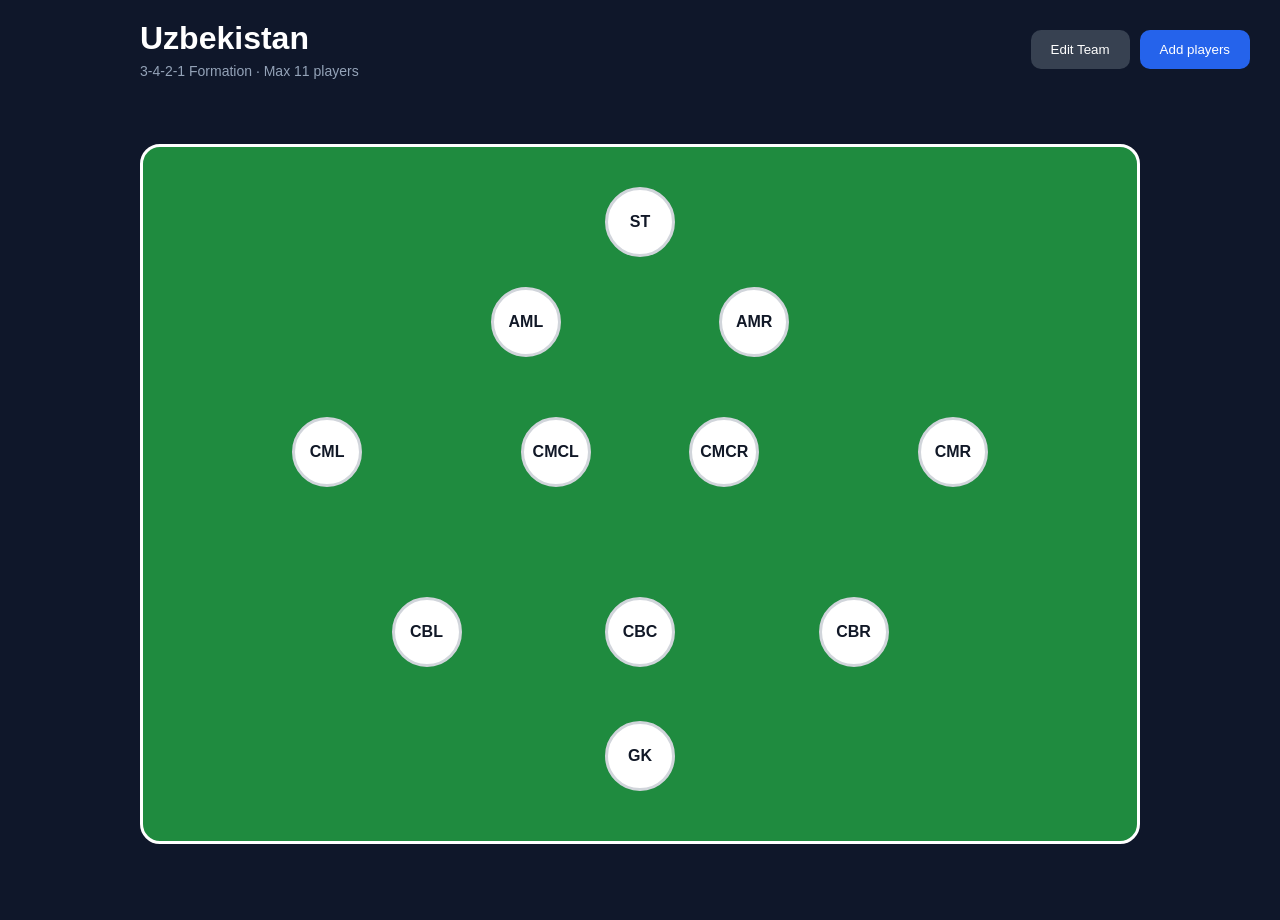
==== JavascriptFootball/index.html @ b470bd6f "first commit" ====
<!DOCTYPE html>
<html lang="en">

<head>
    <meta charset="UTF-8">
    <meta name="viewport" content="width=device-width, initial-scale=1.0">
    <title>Document</title>
    <link rel="stylesheet" href="./style.css">
</head>

<body>
    <div class="header">
        <div>
            <h1 class="team-title">Uzbekistan</h1>
            <p>3-4-2-1 Formation · Max 11 players</p>
        </div>

        <div class="action">
            <button class="edit-team">Edit Team</button>
            <button class="premier">Add players</button>
        </div>
    </div>

    <div class="players-icon">

        <div class="player-border st">
            <div class="player">ST</div>
            <p></p>
        </div>

        <div class="player-border aml">
            <div class="player">AML</div>
            <p></p>
        </div>

        <div class="player-border amr">
            <div class="player">AMR</div>
            <p></p>
        </div>

        <div class="player-border cml">
            <div class="player">CML</div>
            <p></p>
        </div>

        <div class="player-border cmcl">
            <div class="player">CMCL</div>
            <p></p>
        </div>

        <div class="player-border cmcr">
            <div class="player">CMCR</div>
            <p></p>
        </div>

        <div class="player-border cmr">
            <div class="player">CMR</div>
            <p></p>
        </div>

        <div class="player-border cbl">
            <div class="player">CBL</div>
            <p></p>
        </div>

        <div class="player-border cbc">
            <div class="player">CBC</div>
            <p></p>
        </div>

        <div class="player-border cbr">
            <div class="player">CBR</div>
            <p></p>
        </div>

        <div class="player-border gk">
            <div class="player">GK</div>
            <p></p>
        </div>

    </div>

    <div class="modal hidden">
        <div class="modal-content">
            <h2>Edit Team</h2>

            <label for="teamName">Team name</label>
            <input type="text" id="teamName">

            <div class="modal-buttons">
                <button id="cancel-btn">Cancel</button>
                <button id="saveBtn">Save</button>
            </div>
        </div>
    </div>


    <div class="player-modal hidden">
        <div class="modal-content">
            <h1 id="playerModalTitle">Add Player</h1>

            <input type="text" id="player-name" placeholder="Player Name">
            <input type="number" id="player-num" placeholder="Player Number">

            <select id="player-position">
                <option value="st">ST</option>
                <option value="aml">AML</option>
                <option value="amr">AMR</option>
                <option value="cml">CML</option>
                <option value="cmcl">CMCL</option>
                <option value="cmcr">CMCR</option>
                <option value="cmr">CMR</option>
                <option value="cbl">CBL</option>
                <option value="cbc">CBC</option>
                <option value="cbr">CBR</option>
                <option value="gk">GK</option>
            </select>

            <input type="text" id="avatar-url" placeholder="Avatar URL">
            <input type="text" id="logo-url" placeholder="Logo URL">

            <div class="modal-buttons">
                
                <div>
                    <button id="playerDelete" class="delete-btn hidden">Delete</button>
                    <button id="playerCancel">Cancel</button>
                    <button id="playerSave">Save</button>
                </div>
            </div>
        </div>
    </div>

    <script type="module" src="./main.js"></script>
</body>

</html>
---- JavascriptFootball/style.css ----
* {
    margin: 0;
    padding: 0;
    box-sizing: border-box;
}


body {
    background: #0f172a;
    font-family: sans-serif;
    color: white;
    min-height: 100vh;
}


.header {
    width: 1000px;
    max-width: 100%;
    margin: 0 auto 65px;
    margin-top: 20px;
}

.header h1 {
    font-size: 32px;
    font-weight: 700;
    margin-bottom: 6px;
}

.header p {
    color: #94a3b8;
    font-size: 14px;
}


.action {
    position: absolute;
    top: 30px;
    right: 30px;
    display: flex;
    gap: 10px;
}

.action button {
    padding: 12px 20px;
    border: none;
    border-radius: 10px;
    cursor: pointer;
    background: #374151;
    color: white;
}

.premier {
    background: #2563eb !important;
}

.players-icon {
    position: relative;
    width: 1000px;
    height: 700px;
    margin: 20px auto;
    background: #1f8b3f;
    border-radius: 20px;
    border: 3px solid white;
}

.player-border {
    position: absolute;
    text-align: center;
}

.player {
    width: 70px;
    height: 70px;
    border-radius: 50%;
    background: white;
    border: 3px solid #d1d5db;
    display: flex;
    justify-content: center;
    font-weight: 700;
    color: #111827;
    cursor: pointer;
    align-items: center;
}

.player-border p {
    margin-top: 10px;
    font-size: 14px;
    font-weight: 600;
    color: white;
}


.st {
    top: 40px;
    left: 50%;
    transform: translateX(-50%);
}


.aml {
    top: 140px;
    left: 35%;
}

.amr {
    top: 140px;
    right: 35%;
}


.cml {
    top: 270px;
    left: 15%;
}

.cmcl {
    top: 270px;
    left: 38%;
}

.cmcr {
    top: 270px;
    right: 38%;
}

.cmr {
    top: 270px;
    right: 15%;
}


.cbl {
    top: 450px;
    left: 25%;
}

.cbc {
    top: 450px;
    left: 50%;
    transform: translateX(-50%);
}

.cbr {
    top: 450px;
    right: 25%;
}


.gk {
    bottom: 40px;
    left: 50%;
    transform: translateX(-50%);
}









.modal {
    position: fixed;
    inset: 0;
    background: rgba(0, 0, 0, 0.6);

    display: flex;
    justify-content: center;
    align-items: center;
}

.hidden {
    display: none;
}


/* h1 text name */

.modal-content {
    width: 450px;
    background: #3e4c62;
    padding: 25px;
    border-radius: 16px;    
}

.modal-content h2 {
    margin-bottom: 20px;
}

.modal-content label {
    display: block;
    margin-bottom: 8px;
}

.modal-content input {
    width: 100%;
    padding: 12px;
    border-radius: 10px;
    border: 1px solid #435065;
    background: #111827;
    color: white;
}

.modal-buttons {
    margin-top: 20px;
    display: flex;
    justify-content: space-between;
}

.modal-buttons button {
    padding: 10px 18px;
    border: none;
    border-radius: 10px;
    cursor: pointer;
}

#saveBtn {
    background: #2563eb;
    color: white;
}


/* create player modal */


.player-modal {
    position: fixed;
    inset: 0;
    background: rgba(0, 0, 0, 0.6);

    display: flex;
    justify-content: center;
    align-items: center;
    z-index: 100;
}

.player {
    position: relative;
    width: 70px;
    height: 70px;
    display: flex;
    align-items: center;
    justify-content: center;
}

.avatar-circle {
    width: 100%;
    height: 100%;
    border-radius: 50%;
    overflow: hidden;
    background: #d1d5db;
}

.avatar-img {
    width: 100%;
    height: 100%;
    object-fit: cover;
}

.number-badge {
    position: absolute;
    top: -4px;
    left: -4px;
    width: 22px;
    height: 22px;
    background: white;
    color: black;
    font-size: 11px;
    font-weight: bold;
    line-height: 1;
    border-radius: 50%;
    border: 2px solid #16a34a;
    display: flex;
    align-items: center;
    justify-content: center;
    z-index: 1;
}

.club-badge {
    position: absolute;
    top: -4px;
    right: -4px;
    width: 20px;
    height: 20px;
    border-radius: 50%;
    background: white;
    border: 2px solid #16a34a;
    z-index: 1;
}


.modal-buttons {
    display: flex;
    justify-content: space-between;
    align-items: center;
}

.delete-btn {
    background: #dc2626;
    color: white;
}

.hidden {
    display: none;
}


.player-modal input,
.player-modal select {
    width: 100%;
    padding: 12px;
    margin-top: 12px;
    border: 1px solid #374151;
    border-radius: 10px;
    background: #111827;
    color: white;
    outline: none;
}

.player-modal input:focus,
.player-modal select:focus {
    border-color: #2563eb;
}


.hidden {
    display: none;
}

.player-modal h2 {
    margin-bottom: 15px;
}
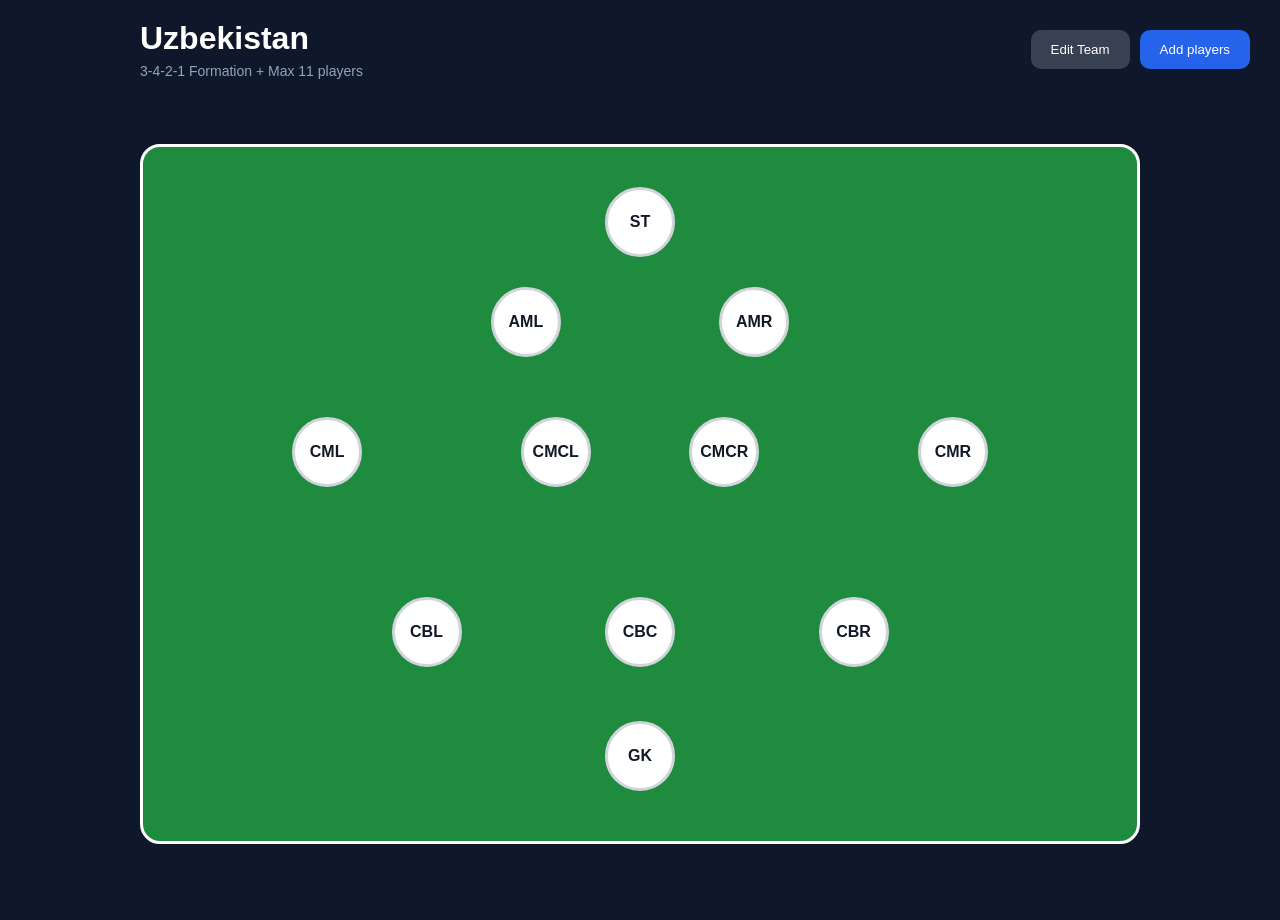
==== commit 158091f4: "hard" ====
--- a/JavascriptFootball/index.html
+++ b/JavascriptFootball/index.html
@@ -12,7 +12,7 @@
     <div class="header">
         <div>
             <h1 class="team-title">Uzbekistan</h1>
-            <p>3-4-2-1 Formation · Max 11 players</p>
+            <p>3-4-2-1 Formation + Max 11 players</p>
         </div>
 
         <div class="action">
--- a/JavascriptFootball/style.css
+++ b/JavascriptFootball/style.css
@@ -181,7 +181,7 @@
     width: 450px;
     background: #3e4c62;
     padding: 25px;
-    border-radius: 16px;    
+    border-radius: 16px;
 }
 
 .modal-content h2 {
